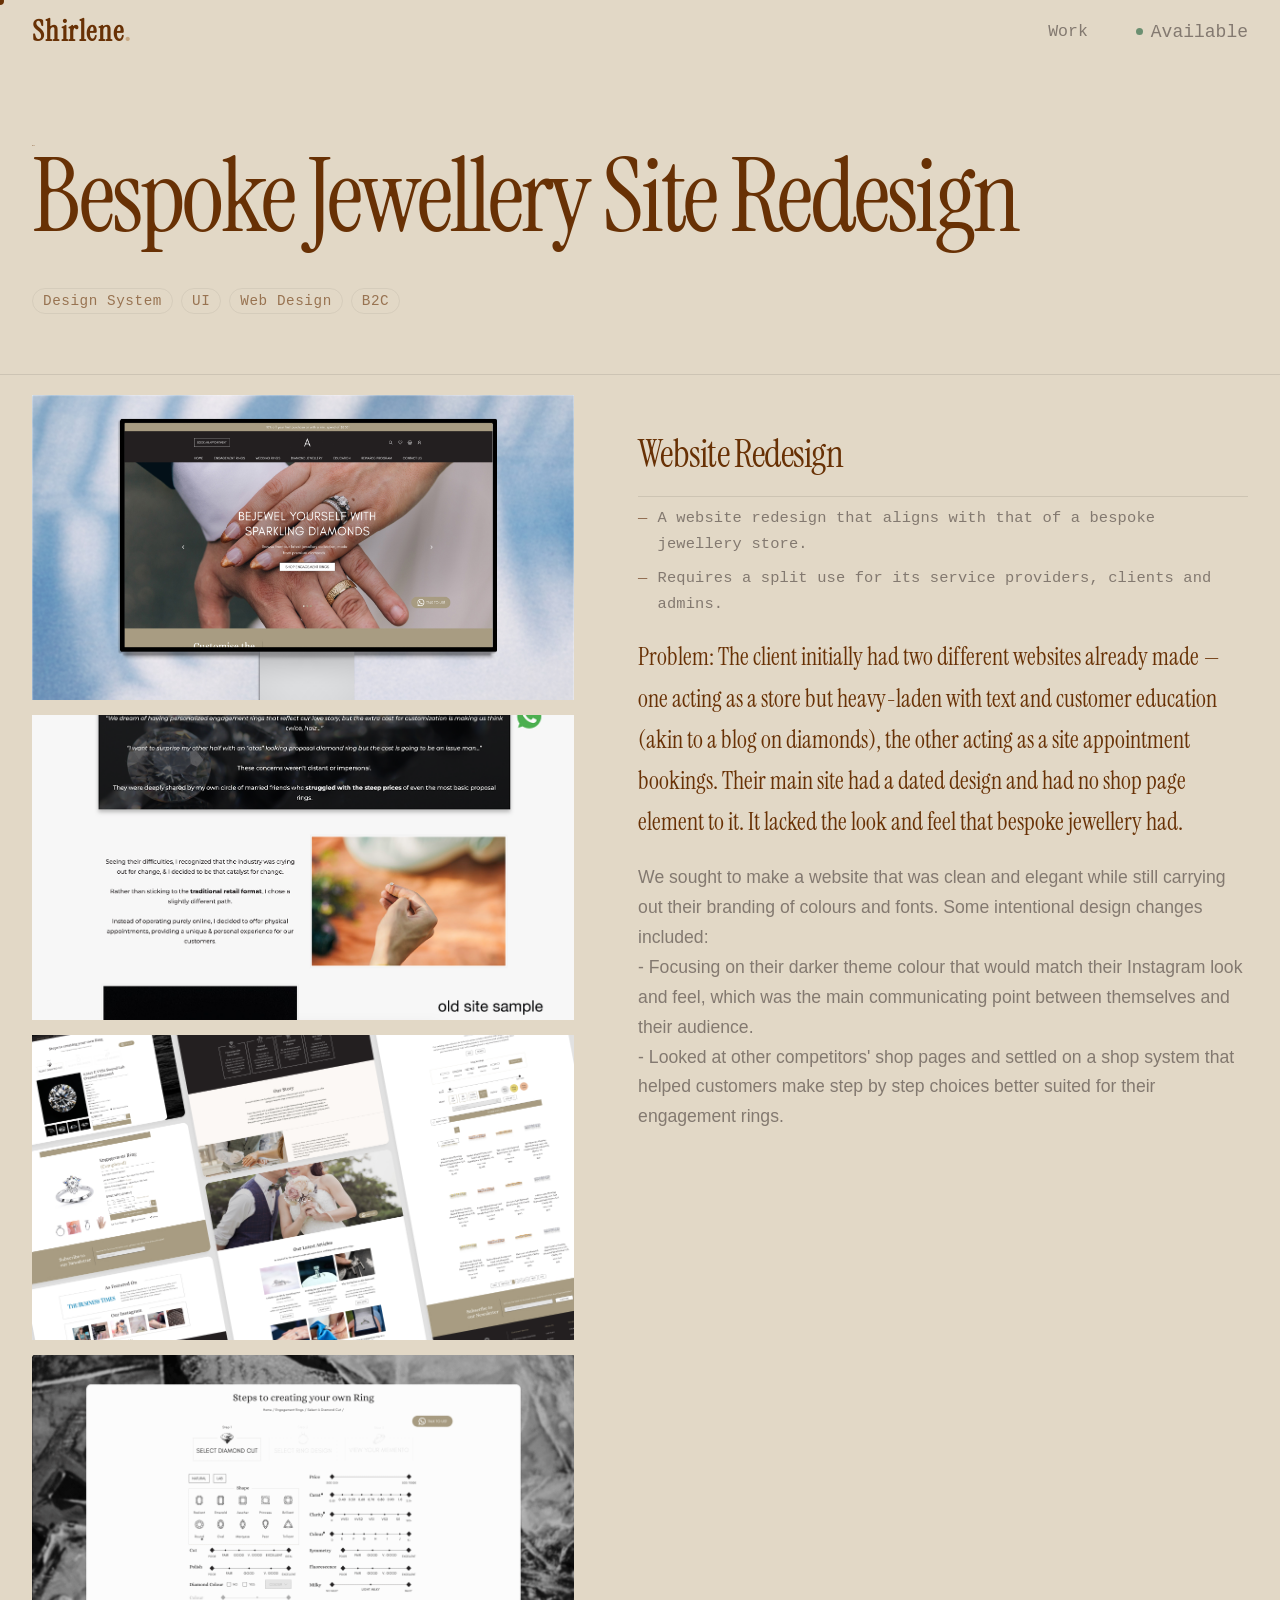
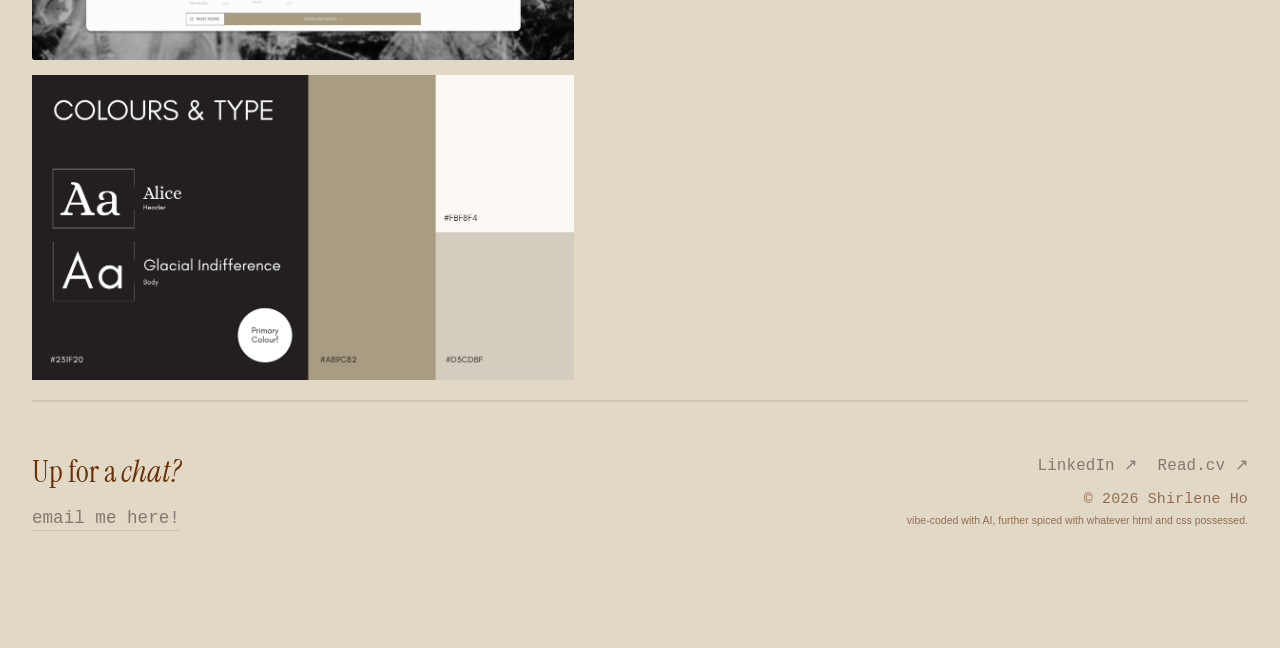
==== bespokejewellery.html @ 6ee0adf7 "Initial commit" ====
<!DOCTYPE html>
<html lang="en">
<head>
  <meta charset="UTF-8" />
  <meta name="viewport" content="width=device-width, initial-scale=1.0" />
  <title>Bespoke Jewellery Site</title>
  <link rel="stylesheet" href="style.css" />
  <link rel="preconnect" href="https://fonts.googleapis.com">
  <link rel="preconnect" href="https://fonts.gstatic.com" crossorigin>
  <link href="https://fonts.googleapis.com/css2?family=Instrument+Serif:ital@0;1&family=DM+Mono:wght@300;400&family=Syne:wght@400;500;700&display=swap" rel="stylesheet">

</head>
<body data-cursor="default">

  <!-- Loading Screen -->
  <div class="loader" id="loader">
    <div class="loader-inner">
      <span class="loader-logo">Shirlene<span style="color:var(--accent)">.</span></span>
      <div class="loader-bar-wrap">
        <div class="loader-bar" id="loader-bar"></div>
      </div>
    </div>
  </div>

  <div class="cursor" id="cursor"></div>
  <div class="cursor-dot" id="cursor-dot"></div>

  <nav class="nav" id="nav">
    <a href="index.html" class="nav-logo">Shirlene<span class="logo-dot">.</span></a>
    <div class="nav-links">
      <a href="index.html" class="nav-link" data-label="Work">Work</a>
     <!-- <a href="playground.html" class="nav-link" data-label="Playground">Playground</a> -->
    </div>
    <div class="nav-meta">
      <span class="nav-status"><span class="status-dot"></span>Available</span>
    </div>
  </nav>

   <!-- Client Hero -->
<section class="client-hero">
    <div class="page-navright">
      <a href="index.html" class="page-nav">02</a>
      <a href="index.html" class="page-nav">03</a>
    </div>
    <div class="client-hero-top">
      <h1 class="client-name">Bespoke Jewellery Site Redesign</h1>
      <div class="client-meta">
        <div class="client-meta-row">
   <!--     <div class="client-stat">
           <span class="client-stat-val">2 yrs 3 mths</span>
            <span class="client-stat-label"></span>
          </div>
          <div class="client-stat">
            <span class="client-stat-val">12</span>
            <span class="client-stat-label">Platforms</span>
          </div>
          <div class="client-stat">
            <span class="client-stat-val">40+</span>
            <span class="client-stat-label">Components</span>
          </div> -->
        </div>
      </div>
    </div>
    <div class="client-desc-row">
      <div class="client-tags-wrap">
        <span class="tag">Design System</span>
        <span class="tag">UI</span>
        <span class="tag">Web Design</span>
        <span class="tag">B2C</span>
      </div>
    </div>
  </section>



  <!-- Project Cards -->
  <section class="project-list">

    <!-- 01 Design System -->
    <div class="project-slot" id="bespoke jewellery">
      <div class="project-visual">
        <div class="dastill dastill--landscape">
          <div class="placeholder-inner">
          </div>
        </div>
        <div class="daold daold--landscape">
          <div class="placeholder-inner">
          </div>
        </div>
        <div class="dainner dainner--landscape">
          <div class="placeholder-inner">
          </div>
        </div>
        <div class="dasteps dasteps--landscape">
          <div class="placeholder-inner">
          </div>
	      </div>

     	<div class="dacolors dacolors--landscape">
          <div class="placeholder-inner">
          </div>
        </div>
      </div>
      <div class="project-info">
        <h2 class="project-title">Website Redesign</h2>
        <div class="project-outcomes">
          <span class="project-outcome mono">A website redesign that aligns with that of a bespoke jewellery store.</span>
          <span class="project-outcome mono">Requires a split use for its service providers, clients and admins.</span>
        </div>
        <p class="project-problem">Problem: The client initially had two different websites already made — one acting as a store but heavy-laden with text and customer education (akin to a blog on diamonds), the other acting as a site appointment bookings.  Their main site had a dated design and had no shop page element to it. It lacked the look and feel that bespoke jewellery had. 
</p>
        <p class="ecall-body"> We sought to make a website that was clean and elegant while still carrying out their branding of colours and fonts. Some intentional design changes included: <br> - Focusing on their darker theme colour that would match their Instagram look and feel, which was the main communicating point between themselves and their audience. <br> - Looked at other competitors' shop pages and settled on a shop system that helped customers make step by step choices better suited for their engagement rings.</p> 

      </div>
    </div>

  <!-- Footer -->
  <footer class="footer">
    <div class="footer-left">
      <p class="footer-tagline">Up for a <em>chat?</em></p>
      <a href="mailto:shirlenehly010@gmail.com" class="footer-email">email me here!</a>
    </div>
    <div class="footer-right">
      <div class="footer-links">
        <a href="www.linkedin.com/in/shirlene-ho" target="_blank" class="footer-link mono">LinkedIn ↗</a>
        <a href="https://drive.google.com/file/d/1FRg0CxE9V1r8pz8oT7f8C0hHhA85Rcrs/view?usp=sharing" target="_blank" class="footer-link mono">Read.cv ↗</a>
      </div>
      <p class="footer-copy mono" style="text-align: right;" style="margin-bottom: 0px;">© 2026 Shirlene Ho</p>
      <p class="footer-credit" style="margin-top: -10px;">vibe-coded with AI, further spiced with whatever html and css possessed. </div>
    </div>
  </footer>

  <script src="main.js"></script>
  <script>
    const cards = document.querySelectorAll('.project-card');
    const cardObserver = new IntersectionObserver((entries) => {
      entries.forEach((entry, i) => {
        if (entry.isIntersecting) {
          setTimeout(() => entry.target.classList.add('visible'), i * 80);
          cardObserver.unobserve(entry.target);
        }
      });
    }, { threshold: 0.08 });
    cards.forEach(c => cardObserver.observe(c));
  </script>
</body>
</html>
---- style.css ----
/*=============================================
   Shirlene Ho — PORTFOLIO
   Visual Design & UI/UX
   ============================================= */
html {
  scroll-behavior: smooth;
  scroll-padding-top: 60px; /* Adjust this to match the exact height of your header */
} 



:root {
  --bg: #e2d8c6;
  --fg: #683105;
  --fg-muted: #837970;
  --fg-faint: #926e51;
  --accent: #C8A882;
  --accent-dark: #9B7A52;
  --surface: #EEEAE3;
  --border: rgba(26, 26, 24, 0.1);
  --green: #6B8F71;
  --serif: 'Instrument Serif', serif;
  --sans: 'Noto Serif', sans-serif;
  --mono: 'IBM-Plex Sans', monospace;
  --ease-out: cubic-bezier(0.16, 1, 0.3, 1);
  --ease-in-out: cubic-bezier(0.76, 0, 0.24, 1);
  --radius: 6px;
  --nav-h: 64px;
}
 
/* ---- Reset & Base ---- */
*, *::before, *::after { box-sizing: border-box; margin: 0; padding: 0; }
 
html { scroll-behavior: smooth; font-size: 22px; }
 
body {
  font-family: var(--sans);
  font-size: 1px;
  background-color: var(--bg);
  color: var(--fg);
  overflow-x: hidden;
  cursor: none;
  -webkit-font-smoothing: antialiased;
  /* Smooth color transition for full background */
  transition: background-color 0.6s cubic-bezier(0.16, 1, 0.3, 1);
}


 
a { color: inherit; text-decoration: none; }
img { display: block; max-width: 100%; }
 
.mono { font-family: var(--mono); font-size: 0.8rem; letter-spacing: 0.01em; }
.italic { font-style: italic; font-family: var(--serif); }
.monospace { font-family: var(--mono); font-size: 0.6rem; letter-spacing: 0.1em; }



    .client-hero { padding: calc(var(--nav-h) + 80px) 32px 60px; border-bottom: 1px solid var(--border); }
    .client-hero-top { display: flex; align-items: flex-end; justify-content: space-between; gap: 32px; margin-bottom: 40px; flex-wrap: wrap; }
    .client-name { font-family: var(--serif); font-size: clamp(3rem, 8vw, 7rem); font-weight: 400; letter-spacing: -0.03em; line-height: 1; }
    .client-meta { display: flex; flex-direction: column; gap: 8px; align-items: flex-end; }
    .client-meta-row { display: flex; gap: 24px; }
    .client-stat { display: flex; flex-direction: column; align-items: flex-end; }
    .client-stat-val { font-family: var(--serif); font-size: 1.6rem; font-weight: 400; letter-spacing: -0.02em; }
    .client-stat-label { font-family: var(--mono); font-size: 0.65rem; color: var(--fg-faint); }
    .client-desc-row { display: grid; align-self: left; grid-template-columns: 0.6fr 1.2fr; gap: 80px; align-items: start; }
    .client-desc { font-size: 0.95rem; line-height: 1.7; color: var(--fg-muted); }
    .client-tags-wrap { display: flex; gap: 8px; flex-wrap: wrap; flex-direction: row;  justify-content: flex-start; max-width:500px; }

    .project-list { padding: 0 32px 120px; }

    .project-card {
      display: grid;
      grid-template-columns: 1.6fr 1.8fr;
      gap: 64px;
      align-items: center;
      padding: 20px 0;
      border-bottom: 1px solid var(--border);
      opacity: 0;
      transform: translateY(24px);
      transition: opacity 0.7s var(--ease-out), transform 0.7s var(--ease-out);
    }

    .project-slot {
     display: grid;
     grid-template-columns: 1.6fr 1.8fr;
     gap: 64px;
     align-items: start;
     padding: 20px 0;
     border-bottom: 1px solid var(--border);
}


.project-cardright {
  display: grid;
  grid-template-columns: 1.8fr 1.6fr; /* Text on left (1.2fr), Images on right (1.6fr) */
  gap: 60px;
  align-items: start;
  padding: 60px 0;
  border-bottom: 1px solid var(--border);
  opacity: 0;
  transform: translateY(24px);
  transition: opacity 0.7s var(--ease-out), transform 0.7s var(--ease-out);
}

.project-cardright.visible { 
  opacity: 1; 
  transform: translateY(0); 
}

    .project-card.visible { opacity: 1; transform: translateY(0); }
    .project-card:nth-child(even) { grid-template-columns: 1.48fr 1.12fr; }
    .project-card:nth-child(even) .project-visual { order: -1; }

    .project-visual {
     display: flex;
     flex-direction: column;
     gap: 15px;
     position: sticky;
     top: calc(var(--nav-h) + 32px);
     }

    .project-row {
     display: flex;
     flex-direction: row;
     gap: 20px;
     width: 100%;
     align-items: stretch;
}

.project-row > div {
  flex: 1;
  width: 100%;
  min-height: 50px; /* Adjust height to fit your desired card height */
}

    .project-frame {
      background: var(--surface);
      border-radius: var(--radius);
      overflow: hidden;
      display: flex;
      align-items: center;
      justify-content: center;
    }
    .project-frame--landscape { aspect-ratio: 4/3; }
    .project-frame--portrait { aspect-ratio: 3/4; }
    .project-frame--wide { aspect-ratio: 16/7; }

    .project-info { display: flex;
    flex-direction: column;
    justify-content: flex-start;
    gap: 16px;
    padding: 8px 0;
}
    .project-num { font-family: var(--mono); font-size: 0.7rem; color: var(--fg-faint); }
    .project-discipline { font-family: var(--mono); font-size: 0.7rem; color: var(--accent-dark); display: flex; align-items: center; gap: 8px; margin-bottom: 4px; }
    .project-discipline::before { content: ''; width: 20px; height: 1px; background: var(--accent-dark); display: block; }
    .project-title { font-family: var(--serif); font-size: clamp(1.6rem, 3vw, 2.8rem); font-weight: 400; letter-spacing: -0.02em; line-height: 1.1; padding-top:30px;}
    .project-body { font-size: 0.875rem; line-height: 1.7; color: var(--fg-muted); max-width: 380px; }
    .project-outcomes { display: flex; flex-direction: column; gap: 8px; padding-top: 8px; border-top: 1px solid var(--border); }
    .project-outcome { display: flex; gap: 10px; font-size: 0.8rem; color: var(--fg-muted); align-items: baseline; }
    .project-outcome::before { content: '—'; font-family: var(--mono); color: var(--fg-faint); flex-shrink: 0; }
    .project-view-link { display: inline-flex; align-items: center; gap: 8px; font-family: var(--mono); font-size: 0.72rem; color: var(--fg); border-bottom: 1px solid var(--border); padding-bottom: 2px; width: fit-content; transition: gap 0.2s ease, border-color 0.2s ease; margin-top: 8px; }
    .project-view-link:hover { gap: 14px; border-color: var(--fg); }

    .back-nav { display: inline-flex; align-items: center; gap: 8px; font-family: var(--mono); font-size: 0.72rem; color: var(--fg-muted); margin-bottom: 32px; transition: color 0.2s ease, gap 0.2s ease; }
    .back-nav:hover { color: var(--fg); gap: 12px; }

    @media (max-width: 900px) {
      .project-card, .project-card:nth-child(even) { grid-template-columns: 1fr; }
      .project-card:nth-child(even) .project-visual { order: 0; }
      .client-desc-row { grid-template-columns: 1fr; gap: 24px; }
      .client-meta { align-items: flex-start; }
      .client-tags-wrap { justify-content: flex-start; }
      .client-hero-top { flex-direction: column; align-items: flex-start; }
      .client-hero { padding-left: 20px; padding-right: 20px; }
      .project-list { padding-left: 20px; padding-right: 20px; }
    }

 
/*----Image Enlarge Lightbox----*/
.lightbox-backdrop {
  position: fixed;
  top: 0;
  left: 0;
  width: 100vw;
  height: 100vh;
  background: rgba(0, 0, 0, 0.8);
  backdrop-filter: blur(8px);
  -webkit-backdrop-filter: blur(8px);
  z-index: 1000;
  display: flex;
  align-items: center;
  justify-content: center;
  opacity: 0;
  pointer-events: none;
  transition: opacity 0.35s cubic-bezier(0.16, 1, 0.3, 1);
}

.lightbox-backdrop.active {
  opacity: 1;
  pointer-events: auto;
}

.lightbox-target {
  width: 65vw;
  max-width: 1000px;
  aspect-ratio: 16 / 9;
  background-size: cover;
  background-position: center;
  background-repeat: no-repeat;
  border-radius: var(--radius);
  box-shadow: 0 25px 50px rgba(0, 0, 0, 0.5);
  transform: scale(1);
  transition: transform 0.35s cubic-bezier(0.16, 1, 0.3, 1);
  cursor: zoom-out;
}

.lightbox-backdrop.active .lightbox-target {
  transform: scale(1.5);
}

/* ---- Custom Cursor ---- */
.cursor {
  position: fixed;
  width: 20px; height: 20px;
  border: 0.1px solid var(--fg);
  border-radius: 50%;
  pointer-events: none;
  z-index: 9999;
  transform: translate(-50%, -50%);
  transition: width 0.3s var(--ease-out), height 0.3s var(--ease-out),
              border-color 0.3s ease, opacity 0.3s ease;
  mix-blend-mode: overlay;
}
 
.cursor-dot {
  position: fixed;
  width: 8px; height: 8px;
  background: var(--fg);
  border-radius: 50%;
  pointer-events: none;
  z-index: 9999;
  transform: translate(-50%, -50%);
  transition: transform 0.5s ease;
}
 
body.cursor-hover .cursor {
  width: 30px; height: 30px;
  background: var(--fg);
  border-color: var(--fg);
}
body.cursor-hover .cursor-dot { opacity: 0; }
 
/* ---- Navigation ---- */
.nav {
  position: fixed;
  top: 0; left: 0; right: 0;
  font-weight: 400;
  height: var(--nav-h);
  display: flex;
  align-items: center;
  padding: 0 32px;
  z-index: 100;
  background: transparent; /* Fully transparent initially */
  border-bottom: 1px solid transparent;
  /* Transition background and backdrop blur smoothly */
  transition: border-color 0.3s ease, background-color 0.4s ease, backdrop-filter 0.4s ease;
}

.nav.scrolled {
  border-bottom-color: var(--border);
  /* Option A: Opaque background matching theme base */
  background: rgba(226, 216, 198, 0.85); 
  /* Option B: Frosted glass effect (works in modern browsers) */
  backdrop-filter: blur(12px);
  -webkit-backdrop-filter: blur(12px);
}

/* EDITED Enable smooth background transitions on cards
.work-feature-inner,
.work-cell .work-link,
.work-item--wide .work-link {
  transition: background-color 0.4s var(--ease-out), transform 0.4s var(--ease-out);
  border-radius: var(--radius);
  padding: 32px;
} */

  
.nav-logo {
  font-family: var(--serif);
  position: relative; /* bubble */
  font-weight: 700;
  font-size: 1.3rem;
  letter-spacing: 0.05em;
  margin-right: auto;
}
 
.logo-dot { color: var(--accent); }
 
.logo-face-bubble {
  position: fixed; /* fixed so it can float freely near cursor */
  width: 48px;
  height: 48px;
  border-radius: 50%;
  overflow: hidden;
  border: 2px solid var(--fg);
  pointer-events: none;
  opacity: 0;
  transform: scale(0.6);
  transition: opacity 0.25s var(--ease-out),
              transform 0.3s var(--ease-out);
  z-index: 9998;
  background: var(--surface);
  box-shadow: 0 4px 16px rgba(0,0,0,0.12);
}
 
.logo-face-bubble img {
  width: 100%;
  height: 100%;
  object-fit: cover;
  object-position: center top;
  display: block;
}
 
.logo-face-bubble.visible {
  opacity: 1;
  transform: scale(1);
}
 
.nav-links {
  display: flex;
  gap: 32px;
}
 
.nav-link {
  font-family: var(--mono);
  font-size: 0.75rem;
  color: var(--fg-muted);
  transition: color 0.2s ease;
  position: relative;
}
 
.nav-link::after {
  content: '';
  position: absolute;
  bottom: -4px; left: 0; right: 0;
  height: 1px;
  background: var(--fg);
  transform: scaleX(0);
  transform-origin: center;
  transition: transform 0.8s var(--ease-out);
}
 
.nav-link:hover, .nav-link.active { color: var(--fg); }
.nav-link.active::after, .nav-link:hover::after { transform: scaleX(1); }
 
.nav-meta { margin-left: 48px; }
 
.nav-status {
  display: flex;
  align-items: center;
  gap: 8px;
  font-family: var(--mono);
  font-size: 18px;
  color: var(--fg-muted);
}
 
.status-dot {
  width: 7px; height: 7px;
  border-radius: 80%;
  background: var(--green);
  animation: pulse-green 2.5s ease-in-out infinite;
}
 
@keyframes pulse-green {
  0%, 100% { opacity: 1; transform: scale(1); }
  50% { opacity: 0.6; transform: scale(0.8); }
}
 
/* ---- Hero ---- */
.hero {
  min-height: 100vh;
  padding: calc(var(--nav-h) + 80px) 32px 80px;
  display: grid;
  grid-template-columns: 1fr 1fr;
  grid-template-rows: auto 1fr auto;
  gap: 0;
  align-items: end;
  position: relative;
  border-bottom: 1px solid transparent;
  transition: border-color 0.3s ease;
  position: relative;
  overflow: hidden; /* Contains trail particles within the hero bounds */
}

#hero-canvas {
  position: absolute;
  top: 0;
  left: 0;
  width: 100%;
  height: 100%;
  pointer-events: none; /* Allows user to click links through canvas */
  z-index: 1;
}
 
.hero-label {
  grid-column: 1 / -1;
  margin-bottom: 24px;
  color: var(--fg-muted);
}
 
.hero-title {
  grid-column: 1;
  font-family: var(--serif);
  font-size: clamp(3.2rem, 7vw, 6.5rem);
  font-weight: 500;
  line-height: 1.05;
  letter-spacing: -0.02em;
  align-self: end;
}
 
.hero-title .line {
  display: block;
  opacity: 0;
  transform: translateY(30px);
  animation: fade-up 0.9s var(--ease-out) forwards;
}
 
.hero-title .line:nth-child(1) { animation-delay: 0.1s; }
.hero-title .line:nth-child(2) { animation-delay: 0.18s; }
.hero-title .line:nth-child(3) { animation-delay: 0.26s; }
 
@keyframes fade-up {
  to { opacity: 1; transform: translateY(0); }
}
 
.hero.cursor-hover .cursor {
  width: 30px; height: 30px;
  background: var(--fg);
  border-color: var(--fg);
}
body.cursor-hover .cursor-dot { opacity: 0; }
 
.hero-sub {
  grid-column: 2;
  grid-row: 2;
  padding-left: 48px;
  align-self: end;
  display: flex;
  flex-direction: column;
  gap: 20px;
  max-width: 380px;
  justify-self: end;
  opacity: 0;
  animation: fade-up 0.9s var(--ease-out) 0.4s forwards;
}
 
.hero-sub p {
  font-size: 0.95rem;
  line-height: 1.40;
  color: var(--fg-muted);
}
 
/* ---- Hero Link where's my underline?-----*/
.hero-link {
  display: inline-flex;
  align-items: center;
  gap: 8px;
  font-family: var(--mono);
  font-size: 0.85rem;
  color: var(--fg-muted);
  width: fit-content;
  transition: color 0.2s ease; gap: 0.2s ease;
  position:relative;
  border-bottom: 1px solid transparent;
  transition: border-color 0.3s ease;
  border-bottom: 1px;
}
 
.hero-link::after {
  content: '';
  position:absolute;
  bottom:-4px; left:0; right:0;
  height:1px;
  color:var(--fg);
  transform:scaleX(0);
  transition:transform 0.8s var(--ease-out);
}
 
.hero-link:hover, .hero-link.active {color:var(--fg);}
.hero-link.active::after, .hero-link:hover::after {transform: scaleX(1); border-bottom: 1px solid }
 
 
.hero-scroll-hint {
  grid-column: 1 / -3;
  color: var(--fg-faint);
  padding-top: 60px;
  font-size: 0.7rem;
  opacity: 0;
  animation: fade-up 0.9s var(--ease-out) 0.7s forwards;
}
 
/* ---- Works Section ---- */
.works {
  padding: 0px 32px 120px;
  display: flex;
  flex-direction: column;
  gap: 25px;
}
 
.work-item {
  opacity: 0;
  transform: translateY(24px);
  transition: opacity 0.7s var(--ease-out), transform 0.7s var(--ease-out);
}
 
.work-item.visible { opacity: 1; transform: translateY(0); }
 
.work-item--large .work-link,
.work-item--wide .work-link {
  display: grid;
  grid-template-columns: 1.5fr 1fr;
  gap: 30px;
  align-items: start;
  padding: 40px 0px;
  border-top: 1px solid var(--border);
}
 
.work-item--large.reversed .work-link {
  grid-template-columns: 1fr 1.5fr;
}
.work-item--large.reversed .work-frame { order: 2; }
.work-item--large.reversed .work-meta { order: 1; }
 
.work-item--split {
  display: grid;
  grid-template-columns: 1fr 1fr;
 
  gap: 40px;
}
 
.work-cell .work-link {
  display: flex;
  flex-direction: column;
  gap: 20px;
  padding: 40px 0;
}
 
.work-item--wide .work-link {
  grid-template-columns: 2fr 1fr;
}
 
/* Work Frame */
.work-frame {
  overflow: hidden;
  border-radius: var(--radius);
  aspect-ratio: 4 / 3;
  position: relative;
}
 
.work-frame--portrait { aspect-ratio: 4 / 4; }
.work-frame--wide { aspect-ratio: 16 / 9; }
 
.work-placeholder {
  width: 100%; height: 100%;
  background: var(--surface);
  display: flex;
  align-items: center;
  justify-content: center;
  opacity: 60%;
  transition: transform 0.6s var(--ease-out), opacity 0.3s ease;
}
 
/* Placeholder image scales in + brightens on hover — applies to regular cards and the EFS feature block */
.work-link:hover .work-placeholder,
.work-item--feature:hover .work-placeholder {
  transform: scale(1.03);
  opacity: 0.5;
}
 
.work-link:hover .work-title { color: var(--fg); }
 
.placeholder-inner {
  display: flex;
  flex-direction: column;
  align-items: center;
  gap: 24px;
  color: var(--fg-faint);
}
 
 
.placeholder-label { font-size: 0.7rem; }
 
/* Placeholder Shapes */
.placeholder-shape {
  border-radius: 4px;
  opacity: 0.25;
}
 
.shape-a { width: 120px; height: 80px; border: 2px solid var(--fg); border-radius: 60px; }
.shape-b { width: 80px; height: 80px; border: 2px solid var(--fg); border-radius: 50%; }
.shape-c { width: 0; height: 0; border-left: 50px solid transparent; border-right: 50px solid transparent; border-bottom: 86px solid var(--fg); border-radius: 0; opacity: 0.2; }
.shape-d { width: 140px; height: 60px; background: var(--fg); border-radius: 4px; opacity: 0.15; }
.shape-e { width: 70px; height: 110px; border: 2px solid var(--fg); opacity: 0.25; }
 
 
/* Work Meta */
.work-meta {
  display: flex;
  flex-direction: column;
  justify-content: space-between;
  gap: 20px;
  padding: 8px 0;
}
 
.work-info { display: flex; flex-direction: column; gap: 10px; }
 
.work-index { color: var(--fg); opacity: 60%}
.work-link:hover .work-index { color: var(--fg); opacity: 100% }
 
 
.work-title {
  font-family: var(--serif);
  font-size: clamp(1.5rem, 2.5vw, 2.2rem);
  font-weight: 400;
  letter-spacing: -0.02em;
  line-height: 1.1;
  color: var(--fg);
  transition: color 0.2s ease;
  opacity: 40%;
}
.work-link:hover .work-title { color: var(--fg); opacity: 100%; }
 
.work-desc {
  font-size: 0.8rem;
  line-height: 1.6;
  color: var(--accent-dark);
  max-width: 800px;
  opacity: 60%;
}
.work-link:hover .work-desc {color: var(--accent-dark-); opacity: 100%;}  
 
 
.work-tags {
  display: flex;
  flex-wrap: wrap;
  gap: 6px;
  opacity: 60%;
}
.work-link:hover .work-tags { border-color: var(--fg); opacity: 100%;}
 
 
.tag {
  font-family: var(--mono);
  font-size: 0.65rem;
  padding: 4px 10px;
  border: 1px solid var(--border);
  border-radius: 100px;
  color: var(--fg);
  letter-spacing: 0.04em;
  transition: border-color 0.2s ease, color 0.2s ease;
  opacity: 60%;
}
 
/* Tags highlight on hover, matching .work-link:hover .tag */
.work-item--feature:hover .tag {
  border-color: var(--fg-muted);
  color: var(--fg);
}
 
 
/* =============================================
   FEATURED CLIENT BLOCK (EFS)
   ============================================= */
 
.work-item--feature {
  border-top: 1px solid var(--border);
  padding: 48px 0px;
}
 
.work-feature-inner {
  display: flex;
  flex-direction: column;
  gap: 32px;
}
 
.work-frame--feature .overlay {
  position: absolute;
  inset: 0; /* Makes it cover the entire container */
  background-color: rgba(0, 21, 27, 0.4); /* Adjust color and opacity here */
  opacity: 1.0;
  transition: opacity 0.4s ease;
}

/* Dimmed-by-default state, matching .work-index / .work-title / .work-desc / .work-tags
   on the regular cards — wakes up to full opacity on hover */
.work-feature-label,
.work-feature-title,
.work-feature-desc,
.work-sublinks,
.work-item--feature:hover .work-feature-label,
.work-item--feature:hover .work-feature-title,
.work-item--feature:hover .work-feature-desc,
.work-item--feature:hover .work-sublinks,
.work-item--feature:hover .work-feature-cta {
  opacity: 100%;
}
 
 
.work-feature-header {
  display: flex;
  align-items: center;
  justify-content: space-between;
}
 
.work-feature-label { color: var(--fg-faint); }
 
.work-feature-body {
  display: grid;
  grid-template-columns: 1fr 1.6fr;
  gap: 64px;
  align-items: start;
}
 
.work-feature-left {
  display: flex;
  max-width: 1200px;
  flex-direction: column;
  justify-content: space-between;
  gap: 20px;
  top: calc(var(--nav-h) + 32px);
}

.work-feature-right {
  display: flex;
  flex-direction: column;
  grid-template-columns: 2fr;
  justify-content: space-between;

  gap: 24px;
}
 
.work-feature-title {
  font-family: var(--serif);
  font-size: clamp(3rem, 6vw, 5.5rem);
  font-weight: 400;
  line-height: 1.0;
  max-width: 900px;
  letter-spacing: -0.03em;
  justify-content: space-between;
  align-self: left;
}

/* Shared client header — sits above a group of cards (e.g. iConceptDigital
   above the Nirvana / Diamond Ateliers split block). Same font treatment as
   .work-feature-title, but always full opacity since it's not tied to a
   single card's hover state. */
.work-client-header {
  padding: 48px 0 8px;
  border-top: 1px solid var(--border);
}

.work-client-title {
  font-family: var(--serif);
  font-size: clamp(3rem, 6vw, 5.5rem);
  font-weight: 400;
  line-height: 1.0;
  letter-spacing: -0.03em;
  color: var(--fg);
  opacity: 60%;
  transition: opacity 0.2s ease, color 0.2s ease;
}

/* Brightens when either card beneath it is hovered, since both
   "Nirvana Memorial Garden" and "Diamond Ateliers" belong to this client */
.work-client-group:hover .work-client-title {
  opacity: 100%;
  color: var(--fg);
}
 
.work-feature-desc {
  font-size: 0.8rem;
  line-height: 1.7;
  color: var(--fg-muted);
  max-width: 600px;
}
 
.work-feature-cta {
  display: inline-flex;
  align-items: center;
  gap: 6px;
  font-size: 0.75rem;
  color: var(--fg-muted);
  width: fit-content;
  position: relative;
  text-decoration: none;
  /* opacity lives on the element itself, NOT inherited down to ::after
     by using opacity on a wrapper — ::after is a sibling paint layer
     and will inherit parent opacity. We keep the element opacity here
     but override it to 1 on self-hover so the line is always fully visible. */
  opacity: 0.6;
  transition: gap 0.8s ease, color 0.2s ease, opacity 0.2s ease;
}

.work-feature-cta::after {
  content: '';
  position: absolute;
  bottom: -4px;
  left: 0;
  right: 0;
  height: 1px;
  background: var(--fg);
  transform: scaleX(0);
  transform-origin: left;
  transition: transform 0.8s var(--ease-out);
}

.work-feature-cta:hover {
  gap: 12px;
  color: var(--fg);
  opacity: 1; /* ensure full opacity on self-hover so ::after line is crisp */
}

.work-feature-cta:hover::after {
  transform: scaleX(1);
}
 
 
/*workframe image BG*/
.work-frame--feature { aspect-ratio: 16 / 9; 
  background-image: url("images/bannerlogo.png");
  background-size: 100%;      /* Scales the image to completely cover the div */
  background-position: center;  /* Centers the image within the container */
  background-repeat: no-repeat; 
  transition: background-size 0.4s ease; /* Adds a smooth transition effect */
}
 
/* Sub-project links */
.work-sublinks {
  display: flex;
  flex-direction: column;
  gap: 0;
  border-top: 1px solid var(--border);
  padding-bottom: 60px;
}
 
.work-sublink {
  display: grid;
  grid-template-columns: auto 1fr auto;
  align-items: center;
  gap: 20px;
  padding: 15px 0;
  border-bottom: 1px solid var(--border);
}
 
.work-sublink:hover .sublink-title { text-decoration: underline; text-underline-offset: 3px; }
.work-sublink:hover .sublink-arrow { transform: translate(3px, -3px); opacity: 1; }
.work-frame--feature:hover { opacity: 1; background-size: 120%; }
.work-frame--feature:hover .overlay { opacity: 1; /* Fades the overlay in */}
.da-feature:hover { opacity: 1; background-size: 115%;} overlay { opacity: 1; }
.taskmgmt-feature:hover { opacity: 1; background-size: 115%;} overlay { opacity: 1; }

.sublink-type { color: var(--fg-faint); white-space: nowrap; }
.sublink-title { font-size: 0.9rem; font-weight: 500; letter-spacing: -0.01em; }
 
.sublink-arrow {
  font-size: 0.85rem;
  color: var(--fg-muted);
  transition: transform 0.2s var(--ease-out);
  opacity: 0%;
}
 
/* ---- Footer ---- */
.footer {
  border-top: 1px solid var(--border);
  padding: 50 50;
  padding-top: 50px;
  display: flex;
  align-items: flex-end;
  justify-content: space-between; /* This pushes left and right elements to opposite edges */
  width: 100%;
}
 
.footer-tagline {
  font-family: var(--serif);
  font-size: 1.4rem;
  font-weight: 400;
  line-height: 1.3;
  margin-bottom: 16px;
}
 
.footer-email {
  font-family: var(--mono);
  font-size: 0.8rem;
  color: var(--fg-muted);
  border-bottom: 1px solid var(--border);
  padding-bottom: 2px;
  transition: color 0.2s ease, border-color 0.2s ease;
}
 
.footer-email:hover { color: var(--fg); border-color: var(--fg); }
 
.footer-right {
  display: flex;
  flex-direction: column;
  align-items: flex-end;
  gap: 16px;
}
 
.footer-links { display: flex; gap: 20px; }
 
.footer-link {
  color: var(--fg-muted);
  max-width: flex;
  font-size: 0.72rem;
  align-content: right;
  align-items: right;
  transition: color 0.2s ease;
}
 
.footer-link:hover { color: var(--fg); }
 
.footer-copy { color: var(--fg-faint); font-size: 0.68rem; }
.footer-credit { 
  font-size: 0.48rem;
  line-height: 1.40;
  color: var(--fg-faint); margin-top: 3px; }


/* =============================================
   EF Software PAGE
   ============================================= */
 
/* Hero Desc */
.client-desc{
  max-width: 800px;
  display: flex;
  justify-content: left; /* Main axis center */
  align-items: left;     /* Cross axis center */
}

.project-ecall{
  background-image: url("images/ecall.gif");
  aspect-ratio: 16 / 9; 
  background-size: 100%;      /* Scales the image to completely cover the div */
  background-position: center;  /* Centers the image within the container */
  background-repeat: no-repeat; 
  transition: background-size 0.4s ease; /* Adds a smooth transition effect */
}

.project-kioskposter{
  background-image: url("images/KioskPosterLandscape.jpg");
  aspect-ratio: 16 / 9; 
  background-size: 100%;      /* Scales the image to completely cover the div */
  background-position: center;  /* Centers the image within the container */
  background-repeat: no-repeat; 
  transition: background-size 0.4s ease; /* Adds a smooth transition effect */
}

.project-draft{
  background-image: url("images/mainscreen-drafts.png");
  aspect-ratio: 16 / 9; 
  background-size: 100%;      /* Scales the image to completely cover the div */
  background-position: center;  /* Centers the image within the container */
  background-repeat: no-repeat; 
  transition: background-size 0.4s ease; /* Adds a smooth transition effect */
}

.project-esfbpost{
  background-image: url("images/eSFB-Post.jpg");
  aspect-ratio: 16 / 9; 
  background-size: 95%;      /* Scales the image to completely cover the div */
  background-position: center;  /* Centers the image within the container */
  background-repeat: no-repeat; 
  transition: background-size 0.4s ease; /* Adds a smooth transition effect */
}

.project-ecallmap{
  background-image: url("images/ecall.gif");
  aspect-ratio: 16 / 9; 
  background-size: 92%;      /* Scales the image to completely cover the div */
  background-position: center;  /* Centers the image within the container */
  background-repeat: no-repeat; 
  transition: background-size 0.4s ease; /* Adds a smooth transition effect */
}

.project-smiley{
  background-image: url("images/eFBToiletSmiley.gif");
  aspect-ratio: 16 / 9; 
  background-size: 100%;      /* Scales the image to completely cover the div */
  background-position: center;  /* Centers the image within the container */
  background-repeat: no-repeat; 
  transition: background-size 0.4s ease; /* Adds a smooth transition effect */
}

.project-oldsample{
  background-image: url("images/oldsample.png");
  aspect-ratio: 16 / 9; 
  background-size: 88%;      /* Scales the image to completely cover the div */
  background-position: center;  /* Centers the image within the container */
  background-repeat: no-repeat; 
  transition: background-size 0.4s ease; /* Adds a smooth transition effect */
}

.project-outcome {
  max-width: 800px;
  font-size: 0.7rem;
  font-style: var(--sans light); 
  font-weight: 10;
  line-height: 1.7;
  color: var(--fg-muted);
}
.ecall-body{
  max-width: 800px;
  font-family: var(--san light);
  font-size: 0.8rem;
  line-height: 1.7;
  color: var(--fg-muted);
}

.project-problem{
  font-family: var(--serif);
  max-width: 800px;
  font-size: 1.1rem;
  line-height: 1.7;
  color: var(--fg);
}

.ecall-placeholder{
  background-image: url("images/ecall.gif");
  aspect-ratio: 16 / 9; 
  grid-template-columns: 2fr;
  max-width: 1000px;
  background-size: 100%;      /* Scales the image to completely cover the div */
  background-position: center;  /* Centers the image within the container */
  background-repeat: no-repeat; 
  justify-content: space-between; 
  align-content: right;
  transition: background-size 0.4s ease; /* Adds a smooth transition effect */
}

.project-info{
  display: flex;
  max-width: 1200px;
  flex-direction: column;
  justify-content: space-between;
  gap: 20px;
  position: sticky;
  top: calc(var(--nav-h) + 32px);
}


/* PAGE DA */
.da-feature {
  background-image: url("images/da/dafeature.gif");
  aspect-ratio: 1 / 1; 
  background-size: 108%;      /* Scales the image to completely cover the div */
  background-position: center;  /* Centers the image within the container */
  background-repeat: no-repeat; 
  transition: background-size 0.4s ease; /* Adds a smooth transition effect */
}

.dastill{
  background-image: url("images/da/dastillfeature.jpg");
  aspect-ratio: 16 / 9; 
  background-size: 100%;      /* Scales the image to completely cover the div */
  background-position: center;  /* Centers the image within the container */
  background-repeat: no-repeat; 
  transition: background-size 0.4s ease; /* Adds a smooth transition effect */
}

.dainner{
  background-image: url("images/da/innerpageda.jpg");
  aspect-ratio: 16 / 9; 
  background-size: 100%;      /* Scales the image to completely cover the div */
  background-position: center;  /* Centers the image within the container */
  background-repeat: no-repeat; 
  transition: background-size 0.4s ease; /* Adds a smooth transition effect */
}

.daold{
  background-image: url("images/da/daold.png");
  aspect-ratio: 16 / 9; 
  background-size: 120%;      /* Scales the image to completely cover the div */
  background-position: center;  /* Centers the image within the container */
  background-repeat: no-repeat; 
  transition: background-size 0.4s ease; /* Adds a smooth transition effect */
}

.dasteps{
  background-image: url("images/da/stepscreatering.gif");
  aspect-ratio: 16 / 9; 
  background-size: 100%;      /* Scales the image to completely cover the div */
  background-position: center;  /* Centers the image within the container */
  background-repeat: no-repeat; 
  transition: background-size 0.4s ease; /* Adds a smooth transition effect */
}

.dacolors{
  background-image: url("images/da/dacolors.jpg");
  aspect-ratio: 16 / 9; 
  background-size: 100%;      /* Scales the image to completely cover the div */
  background-position: center;  /* Centers the image within the container */
  background-repeat: no-repeat; 
  transition: background-size 0.4s ease; /* Adds a smooth transition effect */
}

/* PAGE Task Mgmt System */

.taskmgmt-feature{
  background-image: url("images/taskmgmt/feature.jpeg");
  aspect-ratio: 1 / 1; 
  background-size: 108%;      /* Scales the image to completely cover the div */
  background-position: center;  /* Centers the image within the container */
  background-repeat: no-repeat; 
  transition: background-size 0.4s ease; /* Adds a smooth transition effect */
}

.taskmgmt{
  background-image: url("images/taskmgmt/feature2.jpg");
  aspect-ratio: 16 / 9; 
  background-size: 100%;      /* Scales the image to completely cover the div */
  background-position: center;  /* Centers the image within the container */
  background-repeat: no-repeat; 
  transition: background-size 0.4s ease; /* Adds a smooth transition effect */
}

.mgmtcolors{
  background-image: url("images/taskmgmt/taskmgmtcolors.jpg");
  aspect-ratio: 16 / 9; 
  background-size: 100%;      /* Scales the image to completely cover the div */
  background-position: center;  /* Centers the image within the container */
  background-repeat: no-repeat; 
  transition: background-size 0.4s ease; /* Adds a smooth transition effect */
}

.mgmttype{
  background-image: url("images/taskmgmt/taskmgmttype.jpg");
  aspect-ratio: 16 / 9; 
  background-size: 100%;      /* Scales the image to completely cover the div */
  background-position: center;  /* Centers the image within the container */
  background-repeat: no-repeat; 
  transition: background-size 0.4s ease; /* Adds a smooth transition effect */
}

.mgmtgif{
  background-image: url("images/taskmgmt/taskmgmt.gif");
  aspect-ratio: 16 / 9; 
  background-size: 100%;      /* Scales the image to completely cover the div */
  background-position: center;  /* Centers the image within the container */
  background-repeat: no-repeat; 
  transition: background-size 0.4s ease; /* Adds a smooth transition effect */
}

.mgmtcalc{
  background-image: url("images/taskmgmt/taskmgmtcalc.jpg");
  aspect-ratio: 16 / 9; 
  background-size: 100%;      /* Scales the image to completely cover the div */
  background-position: center;  /* Centers the image within the container */
  background-repeat: no-repeat; 
  transition: background-size 0.4s ease; /* Adds a smooth transition effect */
}

.mgmtcompts{
  background-image: url("images/taskmgmt/taskmgmtcomponents.jpg");
  aspect-ratio: 16 / 9; 
  background-size: 100%;      /* Scales the image to completely cover the div */
  background-position: center;  /* Centers the image within the container */
  background-repeat: no-repeat; 
  transition: background-size 0.4s ease; /* Adds a smooth transition effect */
}


/* PAGE GRAPHIC DESIGN*/

.graphic-sub {
  grid-column: 1;
  grid-row: 1;
  position: relative;
  font-size: 0.95rem;
  padding-left: 48px;
  align-self: end;
  display: flex;
  flex-direction: column;
  gap: 20px;
  max-width: 380px;
  justify-self: end;
  opacity: 0;
  animation: fade-up 0.9s var(--ease-out) 0.4s forwards;
}

.lauriernightguard {
  aspect-ratio: 16 / 9; 
  background-size: 100%;      /* Scales the image to completely cover the div */
  background-position: center;  /* Centers the image within the container */
  background-repeat: no-repeat; 
  height: 80%; 
  display:flex;
  transition: background-size 0.4s ease; /* Adds a smooth transition effect */
}

.laurierng{
  background-image: url("images/graphics/laurierng.webp");
  aspect-ratio: 1 / 1;
  display:flex; 
  background-size: 100%;      /* Scales the image to completely cover the div */
  background-position: center;  /* Centers the image within the container */
  background-repeat: no-repeat; 
  height:80%;
  transition: background-size 0.4s ease; /* Adds a smooth transition effect */
}

.dbsilight{
  aspect-ratio: 16 / 9; 
  align-items: flex-start;
  background-size: 100%;      /* Scales the image to completely cover the div */
  background-position: center;  /* Centers the image within the container */
  background-repeat: no-repeat; 
  height: 80%; 
  align-items: top;     /* Centers vertically (on the cross axis) */
  display:flex;
  transition: background-size 0.4s ease; /* Adds a smooth transition effect */
}

.dbs {
  background-image: url("images/graphics/Money Matchmaker Gameplay Assets.jpeg");
  aspect-ratio: 1 / 1; 
  background-size: 90%;      /* Scales the image to completely cover the div */
  background-position: center;  /* Centers the image within the container */
  background-repeat: no-repeat; 
  vertical-align:top;
  transition: background-size 0.4s ease; /* Adds a smooth transition effect */
}

.spacer {
  height: 30px;
  flex-grow: 1;
  flex-direction: row;
}

.amexkris {
  background-image: url("images/graphics/amexkrisflyer.jpg");
  aspect-ratio: 1 / 1; 
  background-size:120%;
  background-position: center;  /* Centers the image within the container */
  background-repeat: no-repeat; 
  transition: background-size 0.4s ease; /* Adds a smooth transition effect */
  vertical-align:top;
  height:420px;
}

.amexgifphone {
  background-image: url("images/graphics/amexgiflow.gif");
  aspect-ratio: 16 / 9; 
  background-size: 100%;      /* Scales the image to completely cover the div */
  background-position: center;  /* Centers the image within the container */
  background-repeat: no-repeat; 
  transition: background-size 0.4s ease; /* Adds a smooth transition effect */
  vertical-align:top;
}

.amex-grid-container {
  display: flex;
  flex-direction: column;
  gap: 20px;
  width: 100%;
}

/* Top Row: Places the 2 portrait items side-by-side */
.project-row-top {
  display: flex;
  flex-direction: row;
  gap: 20px;
  width: 100%;
}

/* Force top items to share width evenly and maintain proportional height */
.project-row-top > div {
  flex: 1;
  height: 500px; /* Adjust height to match your preferred portrait view */
  background-size: cover;
  background-position: center;
  border-radius: var(--radius);
}

/* Bottom Row GIF: Spans 100% width with appropriate height */
.amexposter {
  height: 60%;
  background-image: url("images/graphics/amexposter.webp");
  aspect-ratio: 4 / 3; 
  background-size: cover;
  background-position: center;
}


/* =============================================
   PLAYGROUND PAGE
   =============================================
 
 About Hero 
.about-hero {
  padding: calc(var(--nav-h) + 80px) 32px 100px;
  display: grid;
  grid-template-columns: 1fr 1.4fr;
  gap: 80px;
  align-items: start;
}
 
.about-portrait-wrap {
  position: sticky;
  top: calc(var(--nav-h) + 32px);
}
 
.about-portrait-frame {
  aspect-ratio: 3 / 4;
  border-radius: var(--radius);
  overflow: hidden;
  background: var(--surface);
  margin-bottom: 12px;
}
 
.portrait-placeholder {
  width: 100%; height: 100%;
  display: flex;
  align-items: center;
  justify-content: center;
  color: var(--fg-faint);
}
 
.portrait-caption { color: var(--fg-faint); }
 
.about-eyebrow { color: var(--fg-muted); display: block; margin-bottom: 20px; }
 
.about-title {
  font-family: var(--serif);
  font-size: clamp(2.2rem, 4.5vw, 4rem);
  font-weight: 400;
  line-height: 1.1;
  letter-spacing: -0.02em;
  margin-bottom: 32px;
}
 
.about-body {
  display: flex;
  flex-direction: column;
  gap: 16px;
  margin-bottom: 36px;
}
 
.about-body p {
  font-size: 0.95rem;
  line-height: 1.75;
  color: var(--fg-muted);
  max-width: 520px;
}
 
.about-body em { font-style: italic; font-family: var(--serif); color: var(--fg); }
 
.about-cta { display: flex; align-items: center; gap: 20px; flex-wrap: wrap; }
 
.btn-primary {
  display: inline-block;
  padding: 12px 24px;
  background: var(--fg);
  color: var(--bg);
  border-radius: 100px;
  font-family: var(--mono);
  font-size: 0.75rem;
  letter-spacing: 0.04em;
  transition: background 0.2s ease, transform 0.2s ease;
}
 
.btn-primary:hover { background: var(--accent-dark); transform: translateY(-1px); }
 
.btn-secondary {
  color: var(--fg-muted);
  font-size: 0.75rem;
  border-bottom: 1px solid var(--border);
  padding-bottom: 2px;
  transition: color 0.2s ease, border-color 0.2s ease;
}
 
.btn-secondary:hover { color: var(--fg); border-color: var(--fg); }
 
/* Capabilities */
.capabilities {
  padding: 60px 32px;
  border-top: 1px solid var(--border);
}
 
.cap-header { margin-bottom: 40px; color: var(--fg-muted); }
 
.section-label { color: var(--fg-muted); }
 
.cap-grid {
  display: grid;
  grid-template-columns: repeat(4, 1fr);
  gap: 32px;
}
 
.cap-item {
  display: flex;
  flex-direction: column;
  gap: 10px;
}
 
.cap-num { color: var(--fg-faint); }
 
.cap-title {
  font-family: var(--serif);
  font-size: 1.2rem;
  font-weight: 400;
}
 
.cap-body {
  font-size: 0.85rem;
  line-height: 1.6;
  color: var(--fg-muted);
}
 
/* Playground Section */
.playground-section {
  padding: 80px 32px;
  border-top: 1px solid var(--border);
}
 
.playground-header {
  display: flex;
  align-items: baseline;
  gap: 32px;
  margin-bottom: 48px;
}
 
.playground-intro {
  font-size: 0.875rem;
  color: var(--fg-muted);
  max-width: 400px;
  line-height: 1.6;
}
 
.playground-grid {
  display: grid;
  grid-template-columns: repeat(3, 1fr);
  gap: 4px;
}
 
.play-item {
  display: flex;
  flex-direction: column;
  gap: 0;
}
 
.play-item--wide {
  grid-column: span 2;
}
 
.play-frame {
  aspect-ratio: 4 / 3;
  background: var(--surface);
  border-radius: var(--radius);
  overflow: hidden;
  display: flex;
  align-items: center;
  justify-content: center;
  transition: transform 0.4s var(--ease-out);
  margin-bottom: 16px;
}
 
.play-item:hover .play-frame { transform: scale(1.01); }
 
/* Playground Placeholder Styles */
.play-placeholder { width: 100%; height: 100%; display: flex; align-items: center; justify-content: center; }
 
.play-placeholder--type .type-demo-text {
  font-family: var(--serif);
  font-size: 7rem;
  color: var(--fg);
  opacity: 0.12;
  font-style: italic;
  line-height: 1;
  letter-spacing: -0.04em;
}
 
.play-placeholder--motion .motion-rings {
  position: relative;
  width: 100px; height: 100px;
  display: flex; align-items: center; justify-content: center;
}
 
.ring {
  position: absolute;
  border-radius: 50%;
  border: 1.5px solid var(--fg);
  opacity: 0.15;
  animation: ring-expand 3s ease-in-out infinite;
}
 
.ring-1 { width: 40px; height: 40px; animation-delay: 0s; }
.ring-2 { width: 70px; height: 70px; animation-delay: 0.5s; }
.ring-3 { width: 100px; height: 100px; animation-delay: 1s; }
 
@keyframes ring-expand {
  0%, 100% { opacity: 0.08; transform: scale(0.95); }
  50% { opacity: 0.25; transform: scale(1.05); }
}
 
.play-placeholder--color .color-swatches {
  display: flex;
  gap: 6px;
}
 
.swatch {
  width: 40px; height: 60px;
  border-radius: 100px;
}
 
.play-placeholder--sketch .sketch-lines {
  position: relative;
  width: 120px; height: 120px;
}
 
.sketch-line {
  position: absolute;
  background: var(--fg);
  opacity: 0.15;
  border-radius: 1px;
}
 
.sl-1 { width: 90px; height: 1.5px; top: 30px; left: 15px; transform: rotate(-8deg); }
.sl-2 { width: 70px; height: 1.5px; top: 55px; left: 25px; transform: rotate(4deg); }
.sl-3 { width: 55px; height: 1.5px; top: 78px; left: 35px; transform: rotate(-3deg); }
.sketch-circle { position: absolute; width: 40px; height: 40px; border: 1.5px solid var(--fg); opacity: 0.15; border-radius: 50%; bottom: 5px; right: 10px; }
 
.play-placeholder--ui .ui-mock {
  width: 80%; display: flex; flex-direction: column; gap: 10px;
}
 
.ui-bar { height: 8px; background: var(--fg); opacity: 0.1; border-radius: 4px; width: 50%; }
 
.ui-row { display: flex; gap: 8px; }
 
.ui-block {
  height: 28px;
  background: var(--fg);
  border-radius: 4px;
  flex: 1;
  opacity: 0.07;
}
 
.ui-block--wide { flex: 2; }
.ui-block--full { flex: 1; opacity: 0.05; height: 48px; }
 
.play-meta { padding: 4px 4px 32px; }
 
.play-tag { color: var(--fg-faint); display: block; margin-bottom: 8px; }
 
.play-title {
  font-family: var(--serif);
  font-size: 1.15rem;
  font-weight: 400;
  margin-bottom: 6px;
  letter-spacing: -0.01em;
}
 
.play-desc { font-size: 0.82rem; line-height: 1.55; color: var(--fg-muted); }
 
/* Now Section */
.now-section {
  padding: 60px 32px 80px;
  border-top: 1px solid var(--border);
}
 
.now-section .section-label { display: block; margin-bottom: 32px; }
 
.now-grid {
  display: grid;
  grid-template-columns: repeat(4, 1fr);
  gap: 32px;
}
 
.now-item { display: flex; flex-direction: column; gap: 8px; }
 
.now-label { color: var(--fg-faint); display: block; margin-bottom: 4px; }
 
.now-item p { font-size: 0.875rem; line-height: 1.5; }
 
*/


/* =============================================
   SCROLL ANIMATIONS
   ============================================= */
 
.fade-in {
  opacity: 0;
  transform: translateY(20px);
  transition: opacity 0.7s var(--ease-out), transform 0.7s var(--ease-out);
}
 
.fade-in.visible { opacity: 1; transform: translateY(0); }
 
/* =============================================
   RESPONSIVE
   ============================================= */
 
@media (max-width: 900px) {
  .hero { grid-template-columns: 1fr; }
  .hero-sub { grid-column: 1; padding-left: 0; justify-self: start; margin-top: 32px; }
 
  .work-feature-inner {
    grid-template-columns: 1fr !important;
  }
  .work-feature-label {
    text-align: left !important;
  }

  .work-item--large .work-link,
  .work-item--wide .work-link,
  .work-item--large.reversed .work-link {
    grid-template-columns: 1fr;
  }
  .work-item--large.reversed .work-frame { order: 0; }
  .work-item--large.reversed .work-meta { order: 0; }
  .work-item--split { grid-template-columns: 1fr; }
 
  .about-hero { grid-template-columns: 1fr; }
  .about-portrait-wrap { position: static; max-width: 300px; }
 
  .cap-grid { grid-template-columns: 1fr 1fr; }
  .playground-grid { grid-template-columns: 1fr 1fr; }
  .play-item--wide { grid-column: span 1; }
 
  .now-grid { grid-template-columns: 1fr 1fr; }
}
 
@media (max-width: 600px) {
  .nav { padding: 0 20px; }
  .nav-meta { display: none; }
  .hero { padding: calc(var(--nav-h) + 40px) 20px 60px; }
  .works { padding: 0 20px 80px; }
  .footer { flex-direction: column; align-items: flex-start; padding: 40px 20px; }
  .footer-right { align-items: flex-start; }
  .cap-grid { grid-template-columns: 1fr; }
  .playground-grid { grid-template-columns: 1fr; }
  .now-grid { grid-template-columns: 1fr 1fr; }
  .about-hero { padding: calc(var(--nav-h) + 40px) 20px 60px; }
  .capabilities, .playground-section, .now-section { padding-left: 20px; padding-right: 20px; }
}
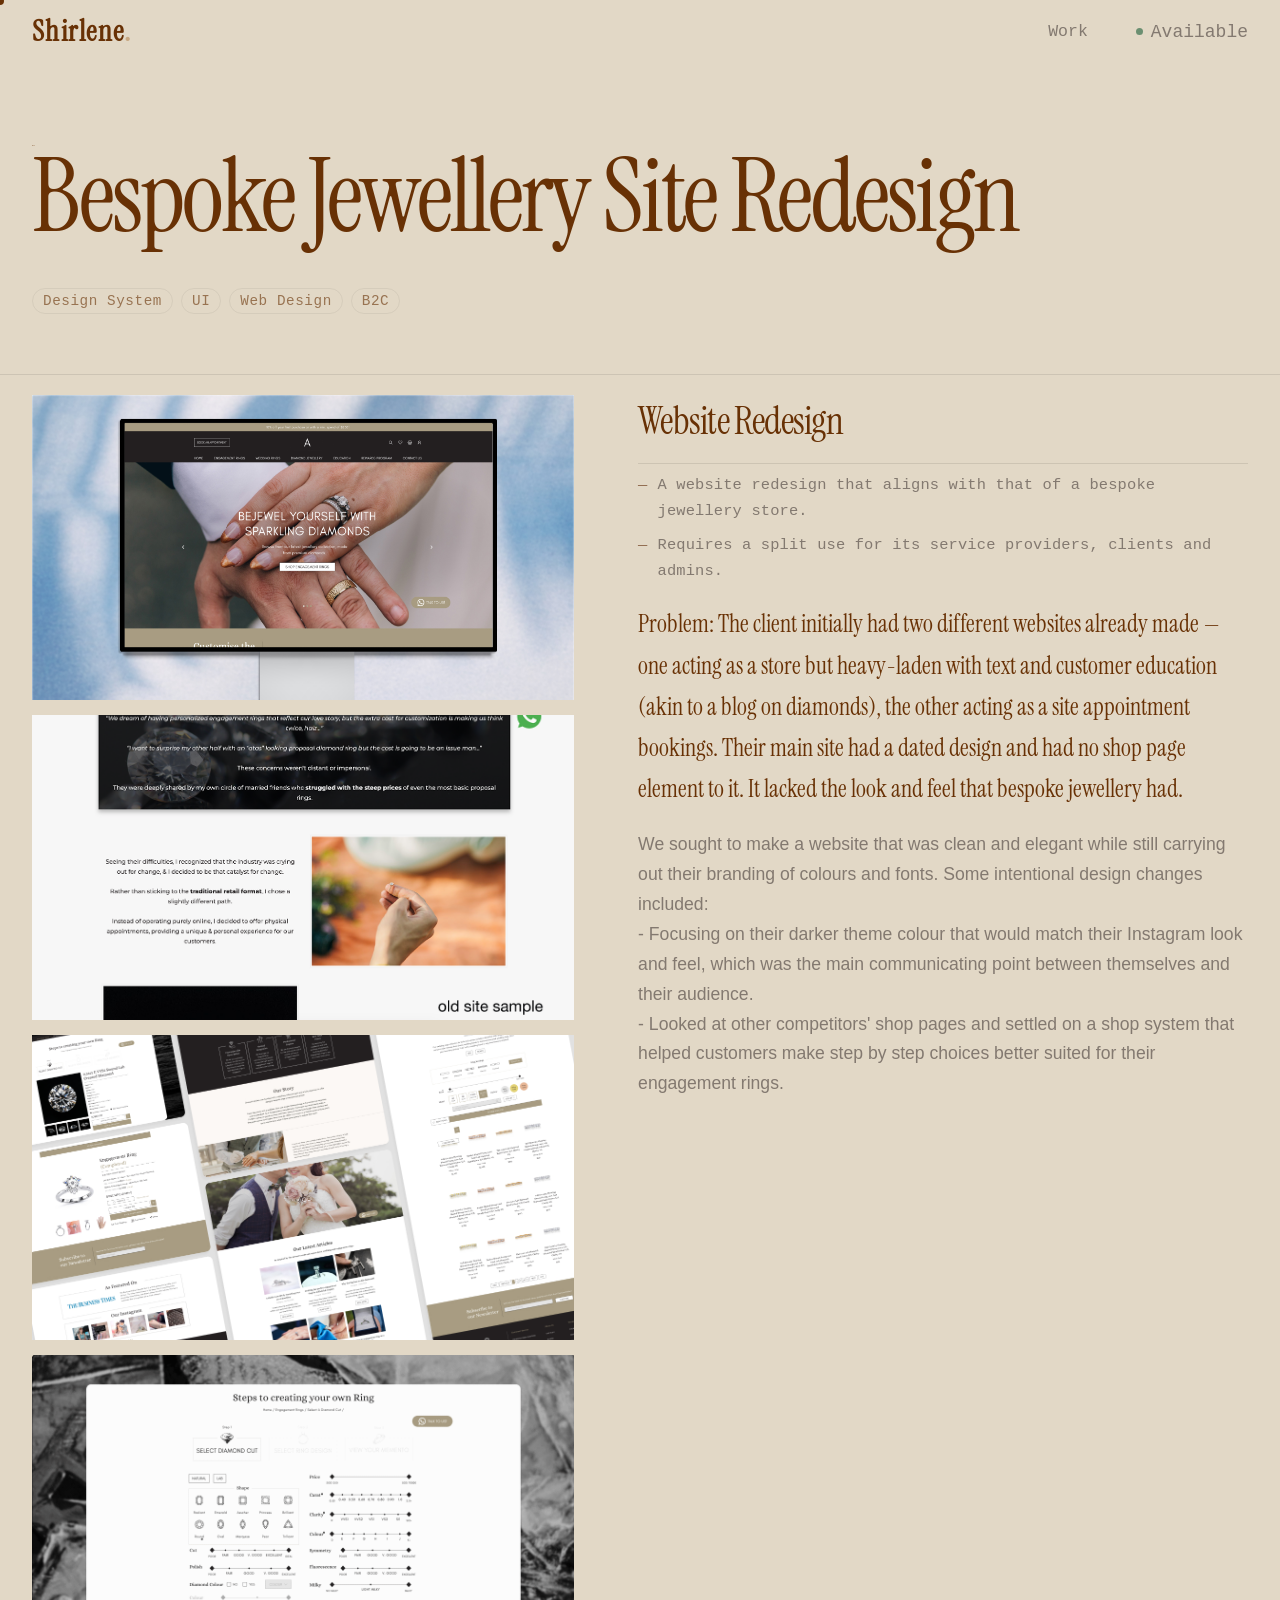
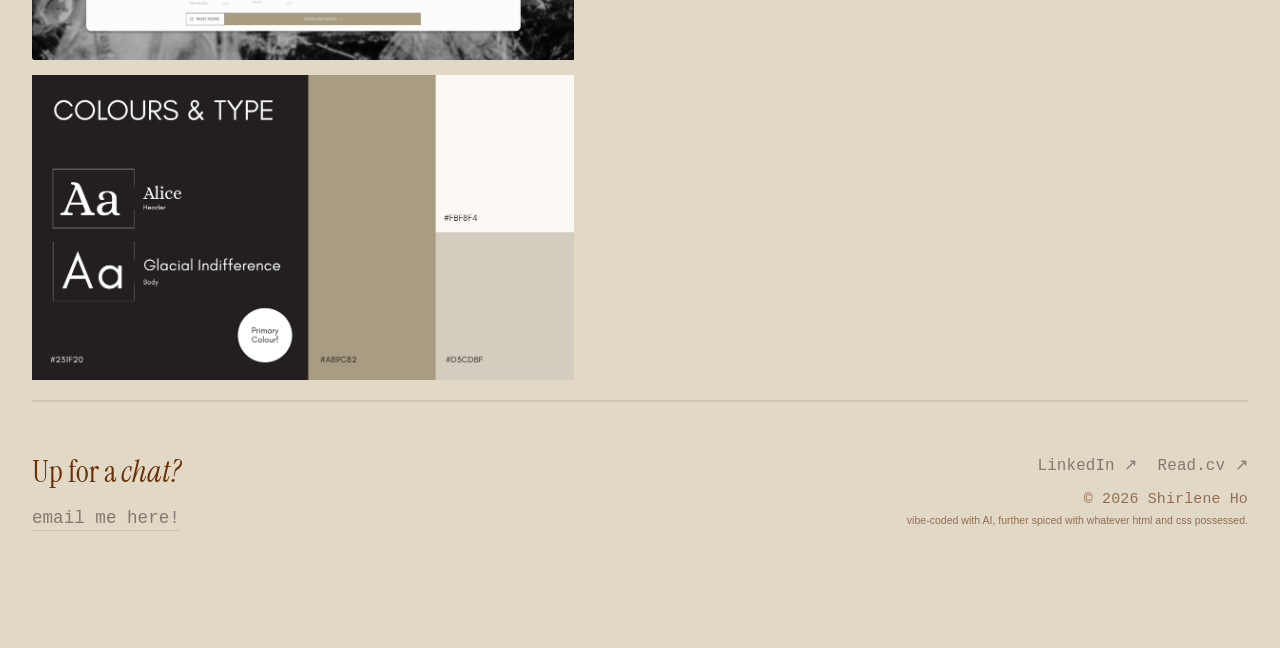
==== commit c4d4031d: "updated feedback portion" ====
--- a/bespokejewellery.html
+++ b/bespokejewellery.html
@@ -122,7 +122,7 @@
     </div>
     <div class="footer-right">
       <div class="footer-links">
-        <a href="www.linkedin.com/in/shirlene-ho" target="_blank" class="footer-link mono">LinkedIn ↗</a>
+        <a href="https://www.linkedin.com/in/shirlene-ho/" target="_blank" class="footer-link mono">LinkedIn ↗</a>
         <a href="https://drive.google.com/file/d/1FRg0CxE9V1r8pz8oT7f8C0hHhA85Rcrs/view?usp=sharing" target="_blank" class="footer-link mono">Read.cv ↗</a>
       </div>
       <p class="footer-copy mono" style="text-align: right;" style="margin-bottom: 0px;">© 2026 Shirlene Ho</p>
--- a/style.css
+++ b/style.css
@@ -64,23 +64,19 @@
     .client-stat { display: flex; flex-direction: column; align-items: flex-end; }
     .client-stat-val { font-family: var(--serif); font-size: 1.6rem; font-weight: 400; letter-spacing: -0.02em; }
     .client-stat-label { font-family: var(--mono); font-size: 0.65rem; color: var(--fg-faint); }
-    .client-desc-row { display: grid; align-self: left; grid-template-columns: 0.6fr 1.2fr; gap: 80px; align-items: start; }
+    .client-desc-row { display: grid; align-self: left; grid-template-columns: 0.6fr 0.5fr; gap: 80px; align-items: start; margin:auto;}
     .client-desc { font-size: 0.95rem; line-height: 1.7; color: var(--fg-muted); }
     .client-tags-wrap { display: flex; gap: 8px; flex-wrap: wrap; flex-direction: row;  justify-content: flex-start; max-width:500px; }
 
     .project-list { padding: 0 32px 120px; }
 
-    .project-card {
-      display: grid;
-      grid-template-columns: 1.6fr 1.8fr;
-      gap: 64px;
-      align-items: center;
-      padding: 20px 0;
-      border-bottom: 1px solid var(--border);
-      opacity: 0;
-      transform: translateY(24px);
-      transition: opacity 0.7s var(--ease-out), transform 0.7s var(--ease-out);
-    }
+.project-card {
+  display: grid;
+  grid-template-columns: 1.6fr 1.8fr;
+  gap: 64px;
+  align-items: start;
+  padding: 20px 0;
+}
 
     .project-slot {
      display: grid;
@@ -127,13 +123,13 @@
      gap: 20px;
      width: 100%;
      align-items: stretch;
-}
-
-.project-row > div {
-  flex: 1;
-  width: 100%;
-  min-height: 50px; /* Adjust height to fit your desired card height */
-}
+    }
+
+    .project-row > div {
+    flex: 1;
+    width: 100%;
+    min-height: 50px; /* Adjust height to fit your desired card height */
+    }
 
     .project-frame {
       background: var(--surface);
@@ -147,22 +143,17 @@
     .project-frame--portrait { aspect-ratio: 3/4; }
     .project-frame--wide { aspect-ratio: 16/7; }
 
-    .project-info { display: flex;
-    flex-direction: column;
-    justify-content: flex-start;
-    gap: 16px;
-    padding: 8px 0;
-}
     .project-num { font-family: var(--mono); font-size: 0.7rem; color: var(--fg-faint); }
     .project-discipline { font-family: var(--mono); font-size: 0.7rem; color: var(--accent-dark); display: flex; align-items: center; gap: 8px; margin-bottom: 4px; }
     .project-discipline::before { content: ''; width: 20px; height: 1px; background: var(--accent-dark); display: block; }
-    .project-title { font-family: var(--serif); font-size: clamp(1.6rem, 3vw, 2.8rem); font-weight: 400; letter-spacing: -0.02em; line-height: 1.1; padding-top:30px;}
+    .project-title { font-family: var(--serif); font-size: clamp(1.6rem, 3vw, 2.8rem); font-weight: 400; letter-spacing: -0.02em; line-height: 1.1; padding-top:5px;}
     .project-body { font-size: 0.875rem; line-height: 1.7; color: var(--fg-muted); max-width: 380px; }
     .project-outcomes { display: flex; flex-direction: column; gap: 8px; padding-top: 8px; border-top: 1px solid var(--border); }
     .project-outcome { display: flex; gap: 10px; font-size: 0.8rem; color: var(--fg-muted); align-items: baseline; }
     .project-outcome::before { content: '—'; font-family: var(--mono); color: var(--fg-faint); flex-shrink: 0; }
     .project-view-link { display: inline-flex; align-items: center; gap: 8px; font-family: var(--mono); font-size: 0.72rem; color: var(--fg); border-bottom: 1px solid var(--border); padding-bottom: 2px; width: fit-content; transition: gap 0.2s ease, border-color 0.2s ease; margin-top: 8px; }
     .project-view-link:hover { gap: 14px; border-color: var(--fg); }
+    .graphics-title {font-family: var(--serif); font-size: clamp(1.6rem, 3vw, 2.8rem); font-weight: 400; letter-spacing: -0.02em; line-height: 1.1; padding: top 30px;}
 
     .back-nav { display: inline-flex; align-items: center; gap: 8px; font-family: var(--mono); font-size: 0.72rem; color: var(--fg-muted); margin-bottom: 32px; transition: color 0.2s ease, gap 0.2s ease; }
     .back-nav:hover { color: var(--fg); gap: 12px; }
@@ -1004,6 +995,15 @@
   transition: background-size 0.4s ease; /* Adds a smooth transition effect */
 }
 
+.project-esfbuserflow{
+  background-image: url("images/eSFBuserfbflow.jpg");
+  aspect-ratio: 16 / 9; 
+  background-size: 88%;      /* Scales the image to completely cover the div */
+  background-position: center;  /* Centers the image within the container */
+  background-repeat: no-repeat; 
+  transition: background-size 0.4s ease; /* Adds a smooth transition effect */
+}
+
 .project-outcome {
   max-width: 800px;
   font-size: 0.7rem;
@@ -1041,14 +1041,16 @@
   transition: background-size 0.4s ease; /* Adds a smooth transition effect */
 }
 
-.project-info{
-  display: flex;
+.project-info {
+  display: flex;
+  flex-direction: column;
+  justify-content: flex-start;
+  gap: 20px;
   max-width: 1200px;
-  flex-direction: column;
-  justify-content: space-between;
-  gap: 20px;
+
   position: sticky;
   top: calc(var(--nav-h) + 32px);
+  align-self: start;
 }
 
 
